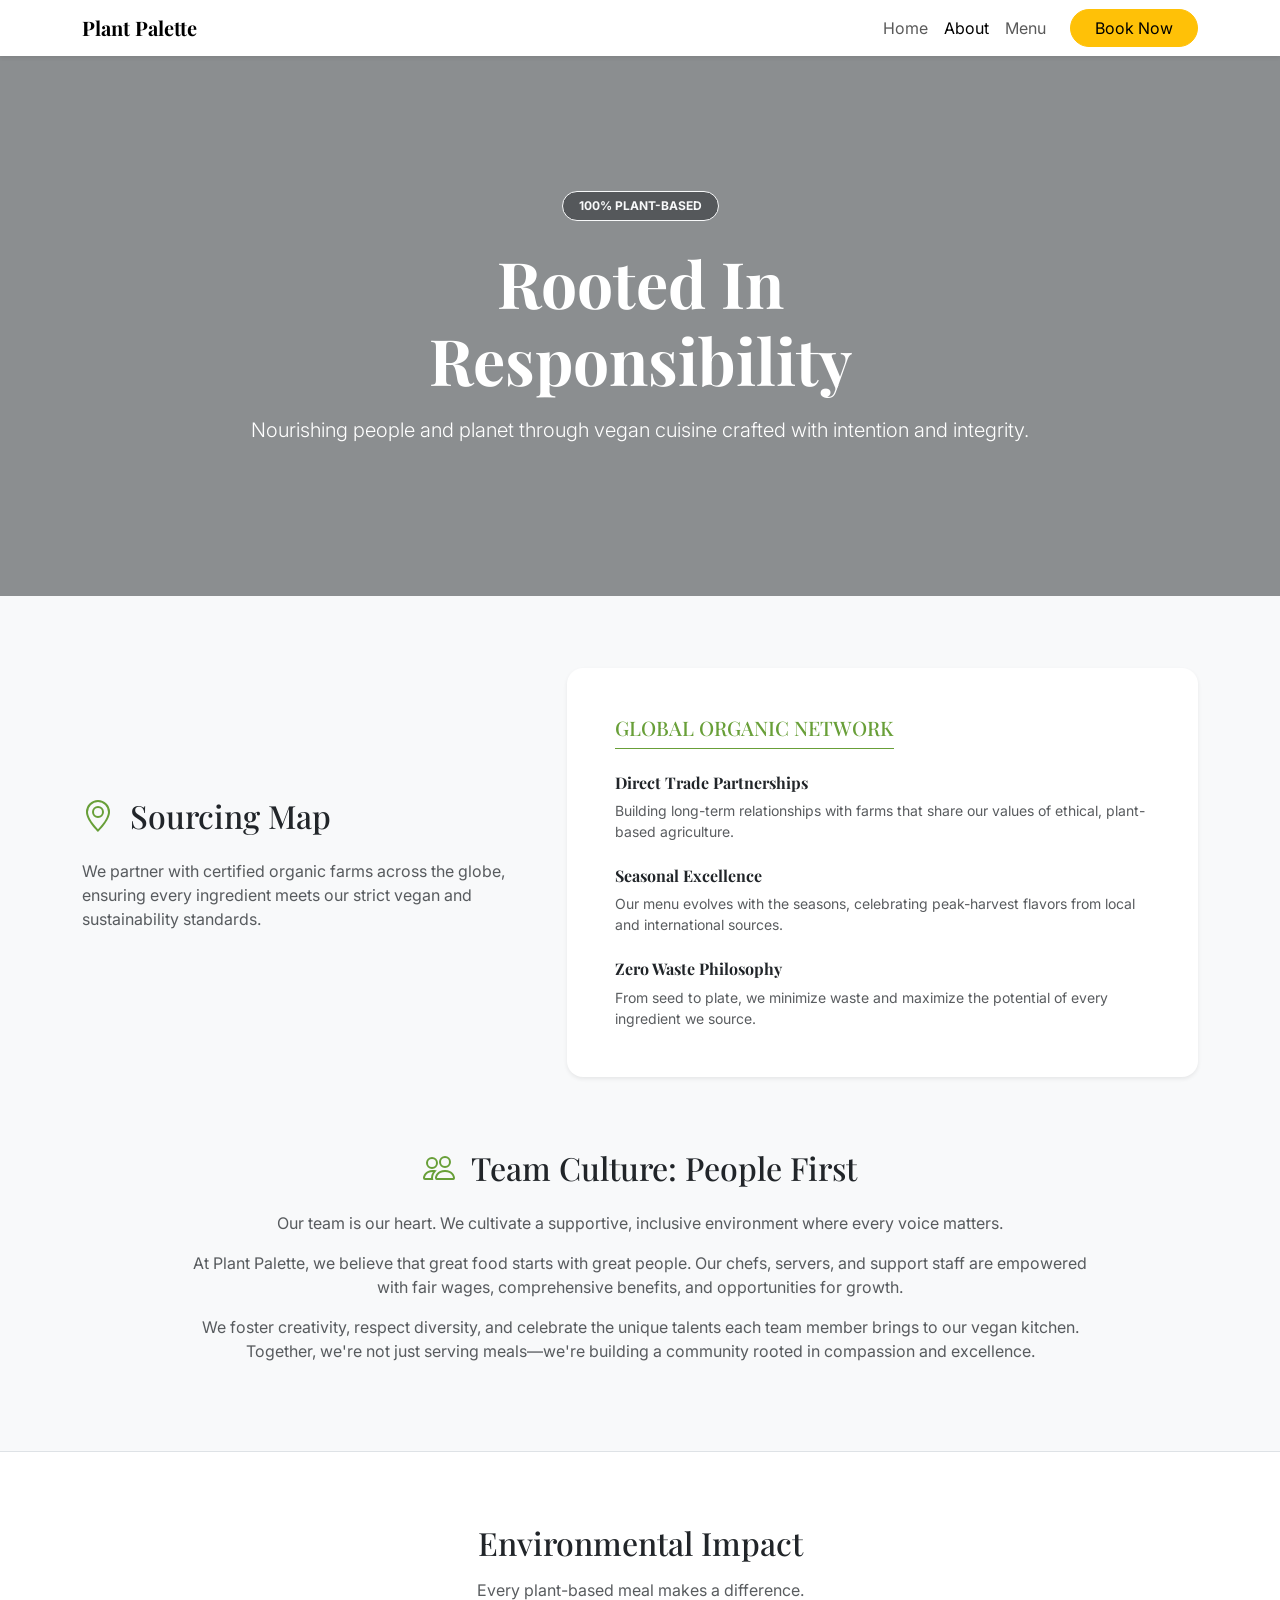
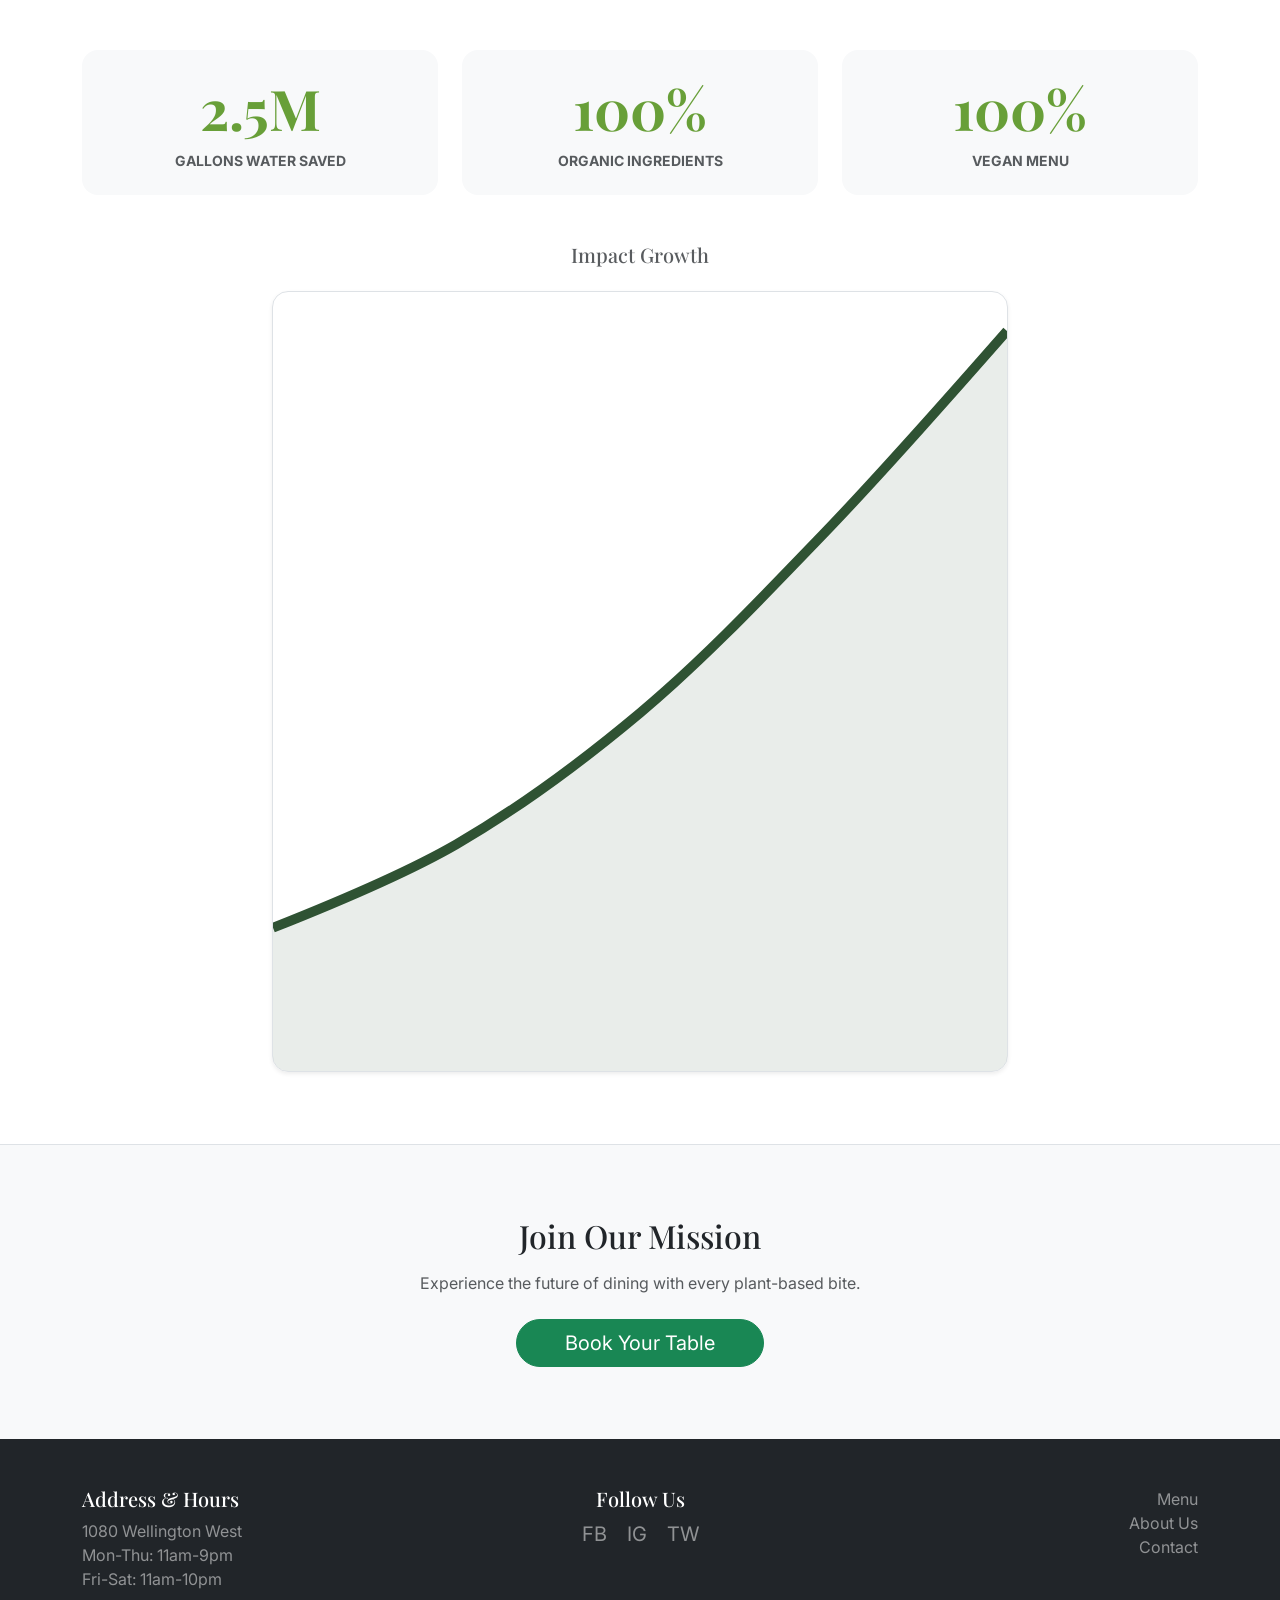
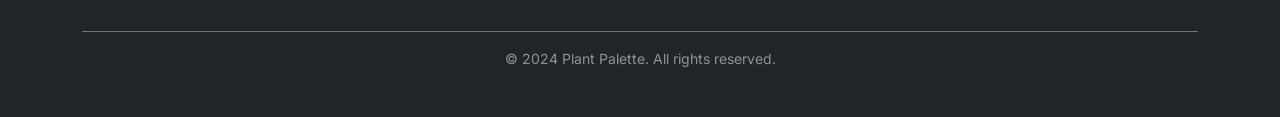
==== about.html @ 5418d1f2 "adds menu page + about + adds images + formattings structures" ====
<!DOCTYPE html>
<html lang="en">
<head>
    <meta charset="UTF-8">
    <meta name="viewport" content="width=device-width, initial-scale=1.0">
    <title>About - Plant Palette</title>
    <link href="https://cdn.jsdelivr.net/npm/bootstrap@5.3.0/dist/css/bootstrap.min.css" rel="stylesheet">
    <link rel="stylesheet" href="css/main.css">
</head>
<body class="bg-light">

    <nav class="navbar navbar-expand-md navbar-light bg-white sticky-top shadow-sm">
        <div class="container">
            <a class="navbar-brand d-flex align-items-center" href="index.html">
                <strong>Plant Palette</strong>
            </a>
            <button class="navbar-toggler" type="button" data-bs-toggle="collapse" data-bs-target="#navbarNav">
                <span class="navbar-toggler-icon"></span>
            </button>
            <div class="collapse navbar-collapse justify-content-end" id="navbarNav">
                <ul class="navbar-nav align-items-center">
                    <li class="nav-item"><a class="nav-link" href="index.html">Home</a></li>
                    <li class="nav-item"><a class="nav-link active" href="about.html">About</a></li>
                    <li class="nav-item"><a class="nav-link" href="menu.html">Menu</a></li>
                    <li class="nav-item ms-3">
                        <a class="btn btn-warning rounded-pill px-4" href="#">Book Now</a>
                    </li>
                </ul>
            </div>
        </div>
    </nav>

   <header class="position-relative text-white text-center d-flex align-items-center justify-content-center" style="min-height: 60vh; overflow: hidden;">
        
        <picture>
            <source media="(max-width: 768px)" srcset="img/about-hero-lg.jpg">
            <img src="img/about-hero-lg.png" alt="Overhead view of a healthy plant-based grain bowl" class="position-absolute top-0 start-0 w-100 h-100 object-fit-cover" style="z-index: -2;">
        </picture>
        
        <div class="position-absolute top-0 start-0 w-100 h-100 bg-dark opacity-50" style="z-index: -1;"></div>
        
        <div class="container py-5 position-relative" style="z-index: 1;">
            <span class="badge border border-light text-light rounded-pill px-3 py-2 mb-4 tracking-widest bg-dark bg-opacity-50">100% PLANT-BASED</span>
            <h1 class="display-3 fw-bold mb-3">Rooted In<br>Responsibility</h1>
            <p class="lead w-75 mx-auto">Nourishing people and planet through vegan cuisine crafted with intention and integrity.</p>
        </div>
    </header>

    <main class="container py-5 my-4">
        
        <div class="row g-5 mb-5 align-items-center">
            <div class="col-lg-5">
                <h2 class="mb-4 d-flex align-items-center">
                    <svg xmlns="http://www.w3.org/2000/svg" width="32" height="32" fill="currentColor" class="bi bi-geo-alt text-success me-3 flex-shrink-0" viewBox="0 0 16 16">
                      <path d="M12.166 8.94c-.524 1.062-1.234 2.12-1.96 3.07A32 32 0 0 1 8 14.58a32 32 0 0 1-2.206-2.57c-.726-.95-1.436-2.008-1.96-3.07C3.304 7.867 3 6.862 3 6a5 5 0 0 1 10 0c0 .862-.305 1.867-.834 2.94M8 16s6-5.686 6-10A6 6 0 0 0 2 6c0 4.314 6 10 6 10"/>
                      <path d="M8 8a2 2 0 1 1 0-4 2 2 0 0 1 0 4m0 1a3 3 0 1 0 0-6 3 3 0 0 0 0 6"/>
                    </svg>
                    Sourcing Map
                </h2>
                <p class="text-muted">We partner with certified organic farms across the globe, ensuring every ingredient meets our strict vegan and sustainability standards.</p>
            </div>
            
            <div class="col-lg-7">
                <div class="card border-0 shadow-sm rounded-4">
                    <div class="card-body p-4 p-md-5">
                        <h3 class="h5 mb-4 text-success text-uppercase tracking-widest border-bottom border-success pb-2 d-inline-block">Global Organic Network</h3>
                        
                        <div class="mb-4">
                            <h4 class="h6 fw-bold">Direct Trade Partnerships</h4>
                            <p class="text-muted small mb-0">Building long-term relationships with farms that share our values of ethical, plant-based agriculture.</p>
                        </div>
                        
                        <div class="mb-4">
                            <h4 class="h6 fw-bold">Seasonal Excellence</h4>
                            <p class="text-muted small mb-0">Our menu evolves with the seasons, celebrating peak-harvest flavors from local and international sources.</p>
                        </div>
                        
                        <div>
                            <h4 class="h6 fw-bold">Zero Waste Philosophy</h4>
                            <p class="text-muted small mb-0">From seed to plate, we minimize waste and maximize the potential of every ingredient we source.</p>
                        </div>
                    </div>
                </div>
            </div>
        </div>

        <div class="row justify-content-center mt-5 pt-4">
            <div class="col-lg-10 text-center">
                <h2 class="mb-4 d-flex align-items-center justify-content-center">
                    <svg xmlns="http://www.w3.org/2000/svg" width="32" height="32" fill="currentColor" class="bi bi-people text-success me-3 flex-shrink-0" viewBox="0 0 16 16">
                      <path d="M15 14s1 0 1-1-1-4-5-4-5 3-5 4 1 1 1 1zm-7.978-1L7 12.996c.001-.264.167-1.03.76-1.72C8.312 10.629 9.282 10 11 10c1.717 0 2.687.63 3.24 1.276.593.69.758 1.457.76 1.72l-.008.002-.014.002zM11 7a2 2 0 1 0 0-4 2 2 0 0 0 0 4m3-2a3 3 0 1 1-6 0 3 3 0 0 1 6 0M6.936 9.28a6 6 0 0 0-1.23-.247A7 7 0 0 0 5 9c-4 0-5 3-5 4 q0 1 1 1h4.216A2.24 2.24 0 0 1 5 13c0-1.01.377-2.042 1.09-2.904.243-.294.526-.569.846-.816M4.92 10A5.5 5.5 0 0 0 4 13H1c0-.26.164-1.03.76-1.724.545-.636 1.492-1.256 3.16-1.275ZM1.5 5.5a3 3 0 1 1 6 0 3 3 0 0 1-6 0m3-2a2 2 0 1 0 0 4 2 2 0 0 0 0-4"/>
                    </svg>
                    Team Culture: People First
                </h2>
                <p class="text-muted mb-3">Our team is our heart. We cultivate a supportive, inclusive environment where every voice matters.</p>
                <p class="text-muted mb-3">At Plant Palette, we believe that great food starts with great people. Our chefs, servers, and support staff are empowered with fair wages, comprehensive benefits, and opportunities for growth.</p>
                <p class="text-muted">We foster creativity, respect diversity, and celebrate the unique talents each team member brings to our vegan kitchen. Together, we're not just serving meals—we're building a community rooted in compassion and excellence.</p>
            </div>
        </div>

    </main>

    <section class="bg-white py-5 border-top">
        <div class="container py-4">
            <div class="text-center mb-5">
                <h2 class="mb-3">Environmental Impact</h2>
                <p class="text-muted">Every plant-based meal makes a difference.</p>
            </div>

            <div class="row g-4 mb-5 text-center">
                <div class="col-md-4">
                    <div class="card bg-light border-0 h-100 rounded-4 p-4">
                        <h3 class="display-4 text-success fw-bold mb-2">2.5M</h3>
                        <p class="text-uppercase small fw-bold text-muted mb-0">Gallons Water Saved</p>
                    </div>
                </div>
                <div class="col-md-4">
                    <div class="card bg-light border-0 h-100 rounded-4 p-4">
                        <h3 class="display-4 text-success fw-bold mb-2">100%</h3>
                        <p class="text-uppercase small fw-bold text-muted mb-0">Organic Ingredients</p>
                    </div>
                </div>
                <div class="col-md-4">
                    <div class="card bg-light border-0 h-100 rounded-4 p-4">
                        <h3 class="display-4 text-success fw-bold mb-2">100%</h3>
                        <p class="text-uppercase small fw-bold text-muted mb-0">Vegan Menu</p>
                    </div>
                </div>
            </div>

            <div class="row justify-content-center">
                <div class="col-lg-8 text-center">
                    <h5 class="mb-4 text-muted">Impact Growth</h5>
                    <img src="img/impact-chart.svg" alt="Line chart showing impact growth from 2021 to 2025" class="img-fluid border rounded-4 shadow-sm w-100">
                </div>
            </div>
        </div>
    </section>

    <section class="py-5 text-center bg-light border-top">
        <div class="container py-4">
            <h2 class="mb-3">Join Our Mission</h2>
            <p class="text-muted mb-4">Experience the future of dining with every plant-based bite.</p>
            <a href="#" class="btn btn-success btn-lg rounded-pill px-5">Book Your Table</a>
        </div>
    </section>

    <footer class="bg-dark text-white py-5">
        <div class="container">
            <div class="row">
                <div class="col-md-4 mb-4">
                    <h5>Address & Hours</h5>
                    <p class="mb-0 text-white-50">1080 Wellington West<br>
                    Mon-Thu: 11am-9pm<br>
                    Fri-Sat: 11am-10pm</p>
                </div>
                <div class="col-md-4 mb-4 text-center">
                    <h5>Follow Us</h5>
                    <a href="#" class="text-white-50 me-3 text-decoration-none fs-5">FB</a>
                    <a href="#" class="text-white-50 me-3 text-decoration-none fs-5">IG</a>
                    <a href="#" class="text-white-50 text-decoration-none fs-5">TW</a>
                </div>
                <div class="col-md-4 mb-4 text-md-end">
                    <ul class="list-unstyled">
                        <li><a href="menu.html" class="text-white-50 text-decoration-none">Menu</a></li>
                        <li><a href="about.html" class="text-white-50 text-decoration-none">About Us</a></li>
                        <li><a href="#" class="text-white-50 text-decoration-none">Contact</a></li>
                    </ul>
                </div>
            </div>
            <div class="border-top border-secondary pt-3 mt-3 text-center text-white-50 small">
                &copy; 2024 Plant Palette. All rights reserved.
            </div>
        </div>
    </footer>

    <script src="https://cdn.jsdelivr.net/npm/bootstrap@5.3.0/dist/js/bootstrap.bundle.min.js"></script>
</body>
</html>
---- css/main.css ----
/* import google fonts */
@import url('https://fonts.googleapis.com/css2?family=Playfair+Display:wght@700&family=Inter:wght@400;500;600&display=swap');

:root {
    /* customizing boostrap variables to match the wireframe palette */
    --bs-success: #689f38; /* Forest Green for Book a Table */
    --bs-success-rgb: 104, 159, 56;
    
    --bs-warning: #fbc02d; /* Golden Yellow for Book Now */
    --bs-warning-rgb: 251, 192, 45;
    
    --bs-font-sans-serif: 'Inter', sans-serif;
    --bs-body-font-family: var(--bs-font-sans-serif);
}

/* applying the serif font to headings for  elevated look */
h1, h2, h3, h4, h5, h6, .navbar-brand strong {
    font-family: 'Playfair Display', serif;
}

/* hero sect custom */
.hero-section {
    /* uses a linear gradient overlay to ensure text readability over the bg image */
    background: linear-gradient(rgba(215, 230, 235, 0.85), rgba(215, 230, 235, 0.85)), url('../img/hero-bg.png');
    background-size: cover;
    background-position: center;
    background-repeat: no-repeat;
    min-height: 70vh;
    display: flex;
    align-items: center;
}

/* Ensure images in the responsive picture tags behave */
picture img {
    width: 100%;
    height: auto;
    object-fit: cover;
}
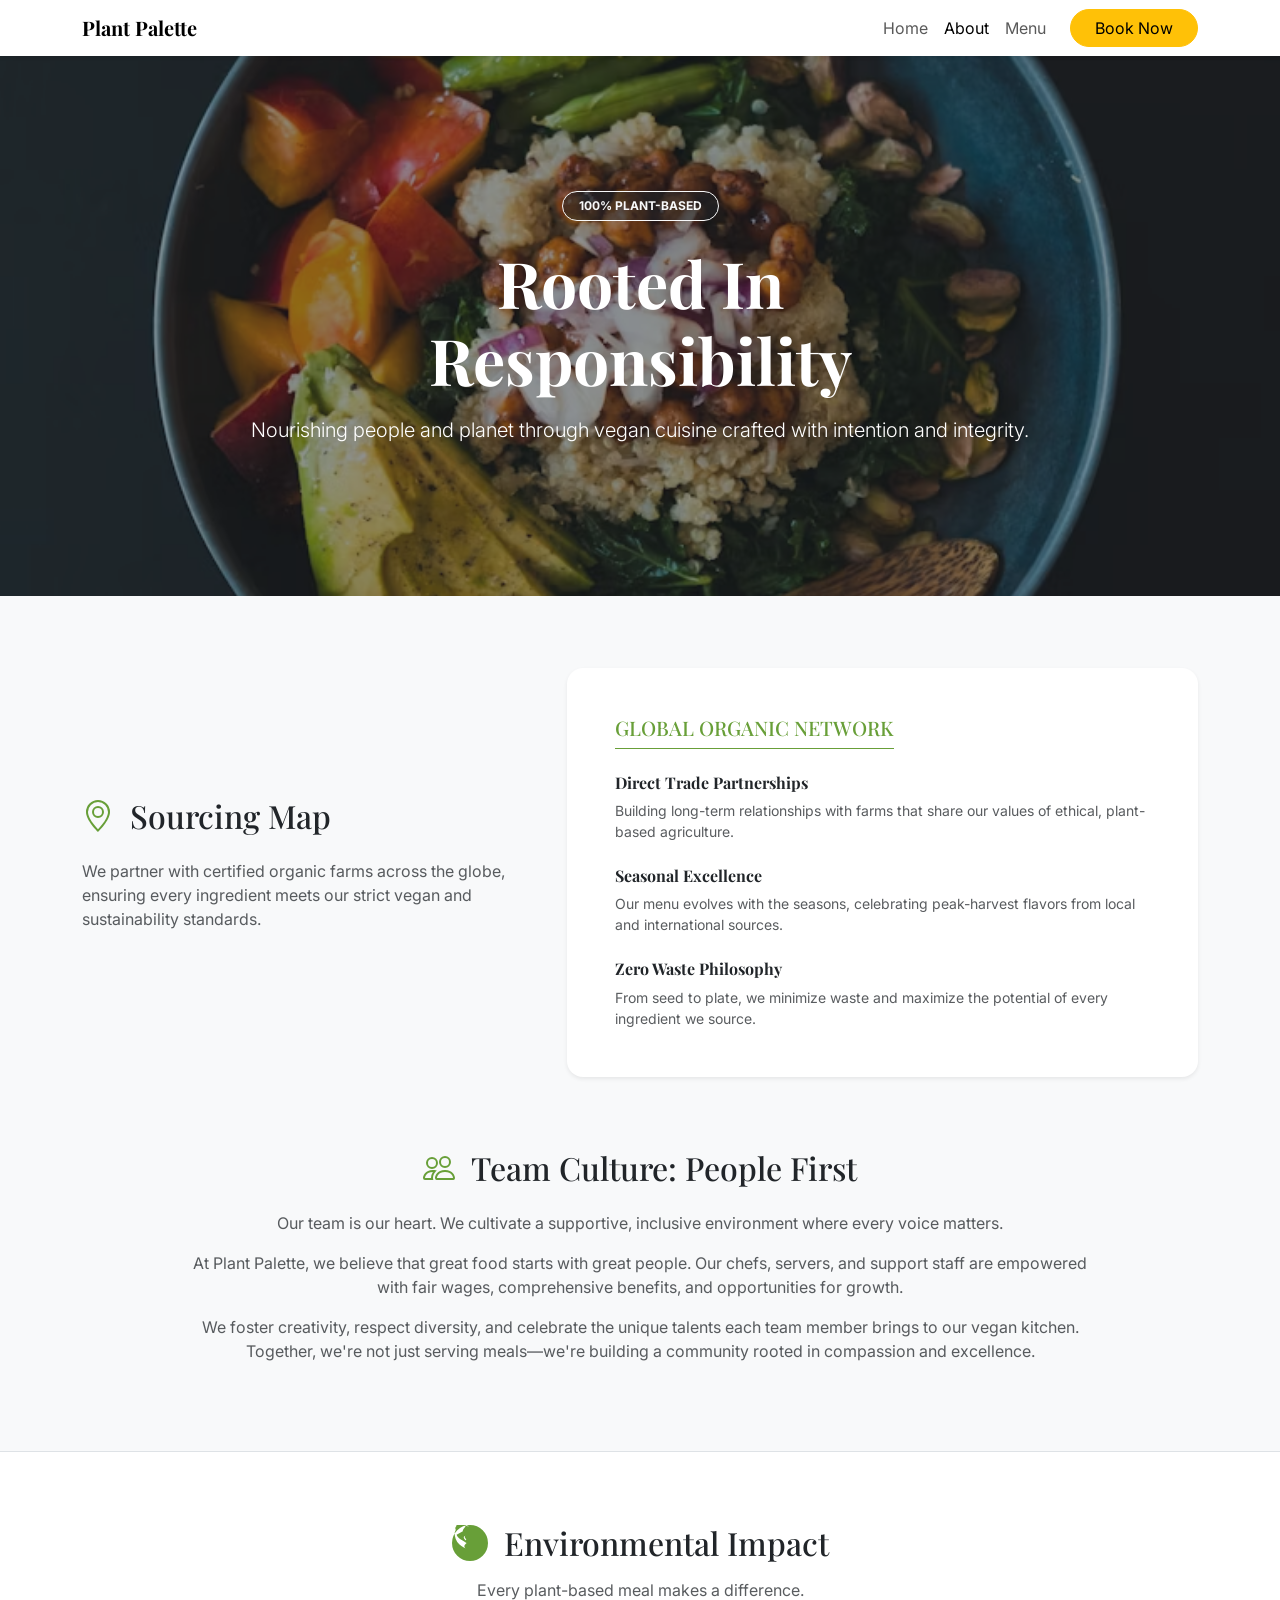
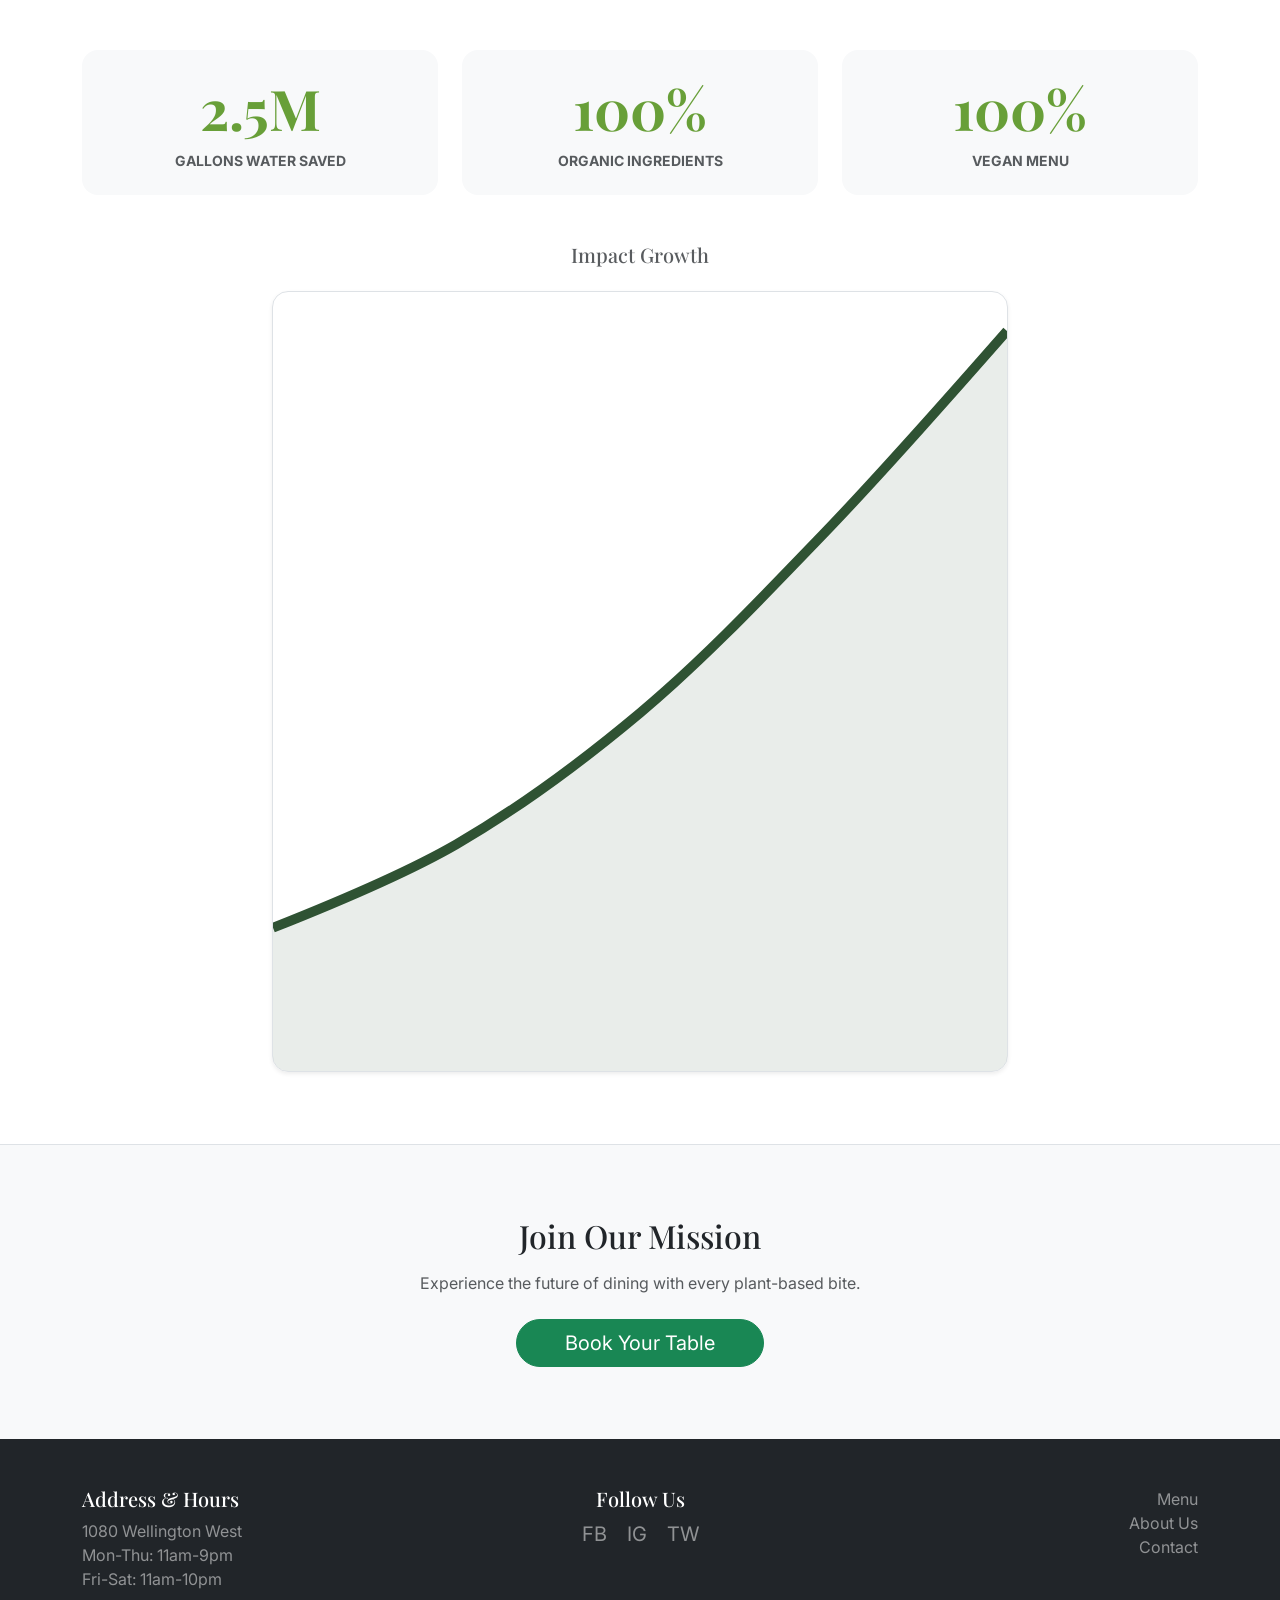
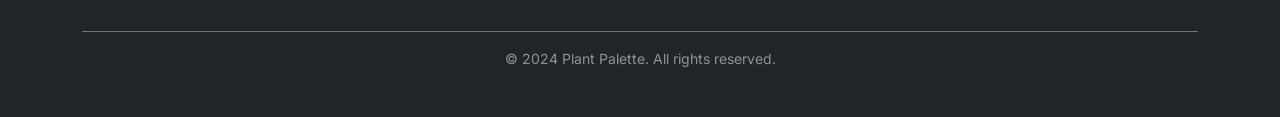
==== commit 5cfc88a2: "adds svg icon" ====
--- a/about.html
+++ b/about.html
@@ -103,7 +103,12 @@
     <section class="bg-white py-5 border-top">
         <div class="container py-4">
             <div class="text-center mb-5">
-                <h2 class="mb-3">Environmental Impact</h2>
+               <h2 class="mb-3 d-flex align-items-center justify-content-center">
+                    <svg xmlns="http://www.w3.org/2000/svg" width="36" height="36" fill="currentColor" class="bi bi-globe-americas text-success me-3 flex-shrink-0" viewBox="0 0 16 16">
+                      <path d="M8 0a8 8 0 1 0 0 16A8 8 0 0 0 8 0ZM2.04 4.326c.325 1.329 2.532 2.54 3.717 3.19.48.263.793.434.743.484-.08.08-.162.158-.242.234-.416.396-.787.749-.758 1.266.035.634.618.824 1.214 1.017.577.188 1.168.38 1.286.983.082.417-.075.988-.22 1.52-.215.782-.406 1.48.22 1.48 1.5-.5 3.798-3.186 4-5 .138-1.243-2-2-3.5-2.5-.478-.16-.755.081-.99.284-.172.15-.322.279-.51.216-.445-.148-2.5-2-1.5-2.5.78-.39.952-.171 1.227.182.078.099.163.208.273.318.609.304.662-.132.723-.633.039-.322.081-.671.277-.867 1.125-1.125 2.26-.69 2.561-1.078a6.968 6.968 0 0 0-4.46-2.566c-.161.4-.414.718-.686 1.042-.313.374-.668.799-.61 1.283.064.53.518.784.928 1.01.214.118.421.233.513.385.035.057.027.136-.015.228-.052.112-.136.23-.223.344-.192.254-.42.553-.338.834.053.184.2.336.335.474.15.153.284.29.314.437.031.144-.06.326-.142.493-.075.152-.14.283-.105.39.02.062.062.115.112.164.12.118.283.195.426.255.438.182 1.026.428 1.114.73.064.218-.008.411-.073.585-.067.181-.132.355-.078.473.04.088.118.145.2.2.09.06.188.118.275.18.204.145.367.26.417.387.039.098.026.216-.035.39a6.965 6.965 0 0 1-7.247-7.247c.057-.152.128-.314.197-.474.135-.312.277-.638.257-.841-.01-.1-.044-.2-.083-.3-.047-.123-.099-.257-.101-.397 0-.256.126-.45.267-.624.11-.135.222-.272.261-.418.04-.15-.02-.338-.073-.505A6.98 6.98 0 0 1 8 1.018Z"/>
+                    </svg>
+                    Environmental Impact
+                </h2>
                 <p class="text-muted">Every plant-based meal makes a difference.</p>
             </div>
 
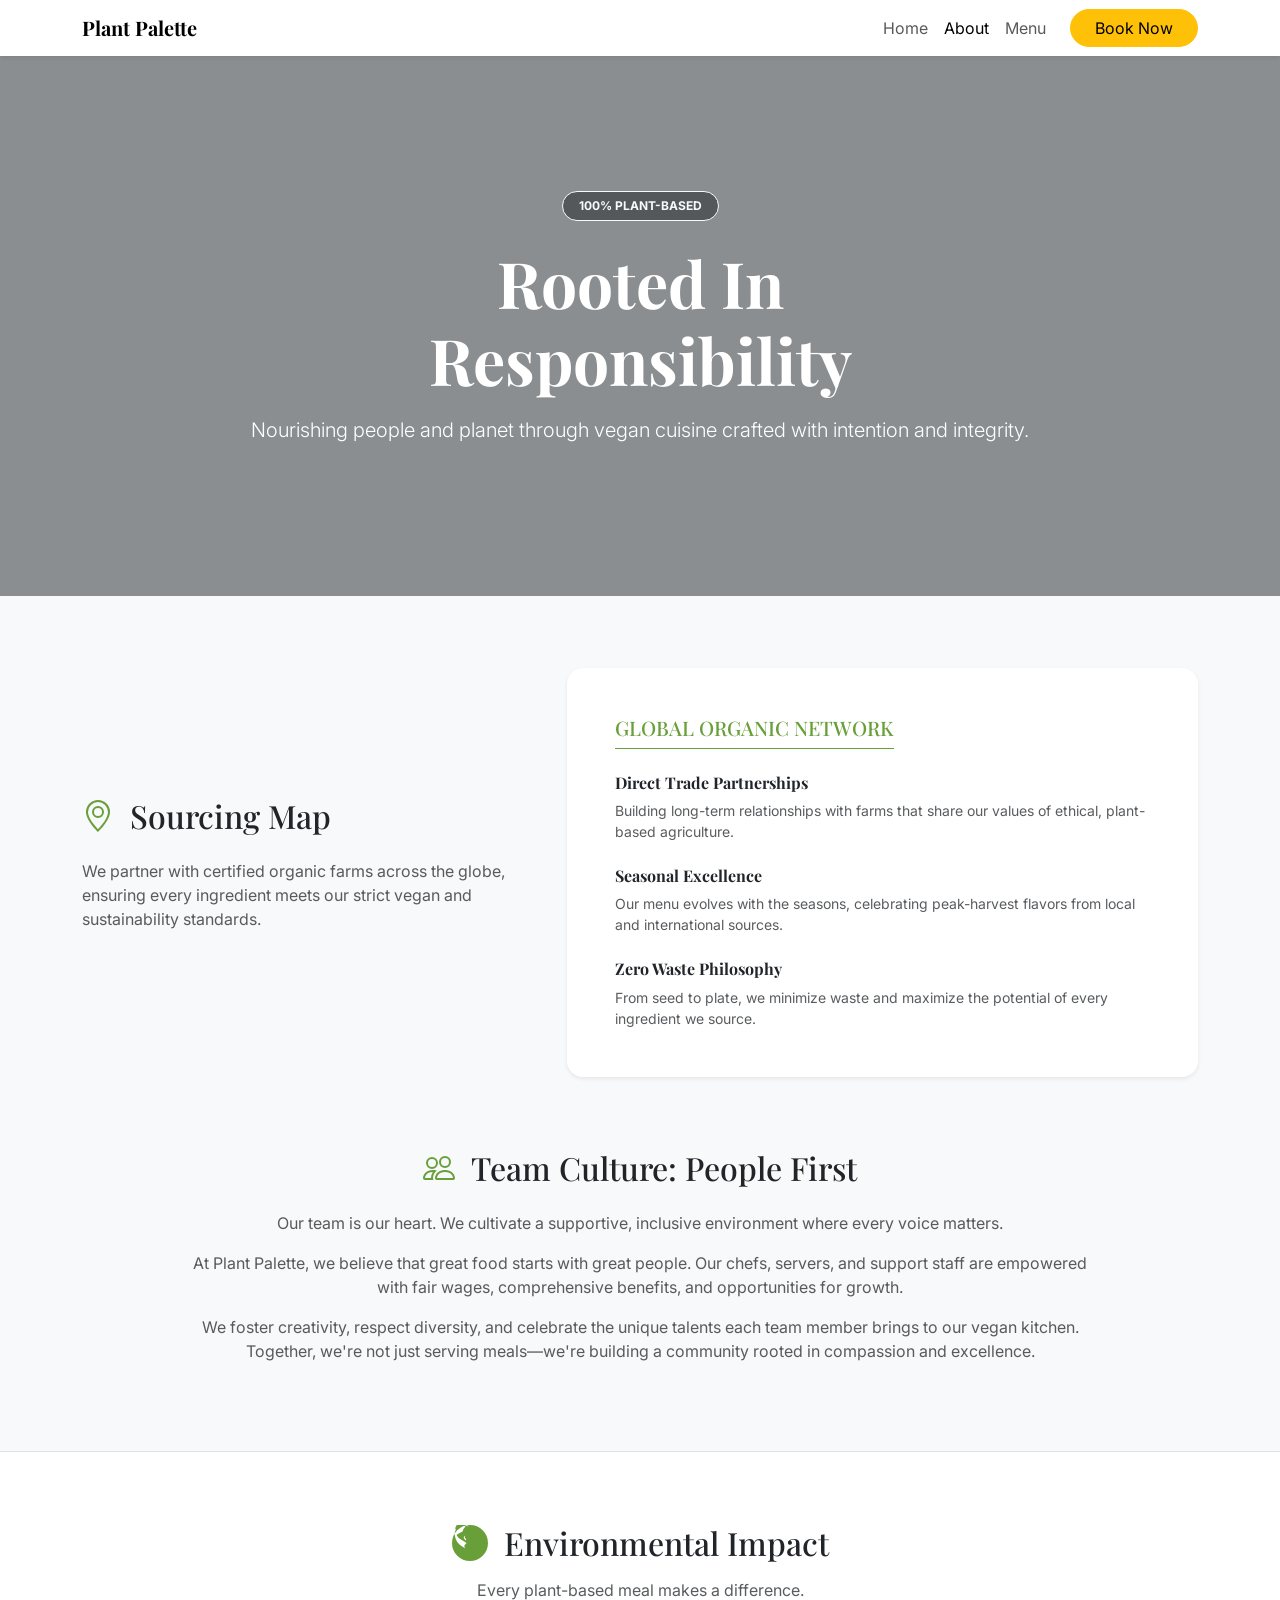
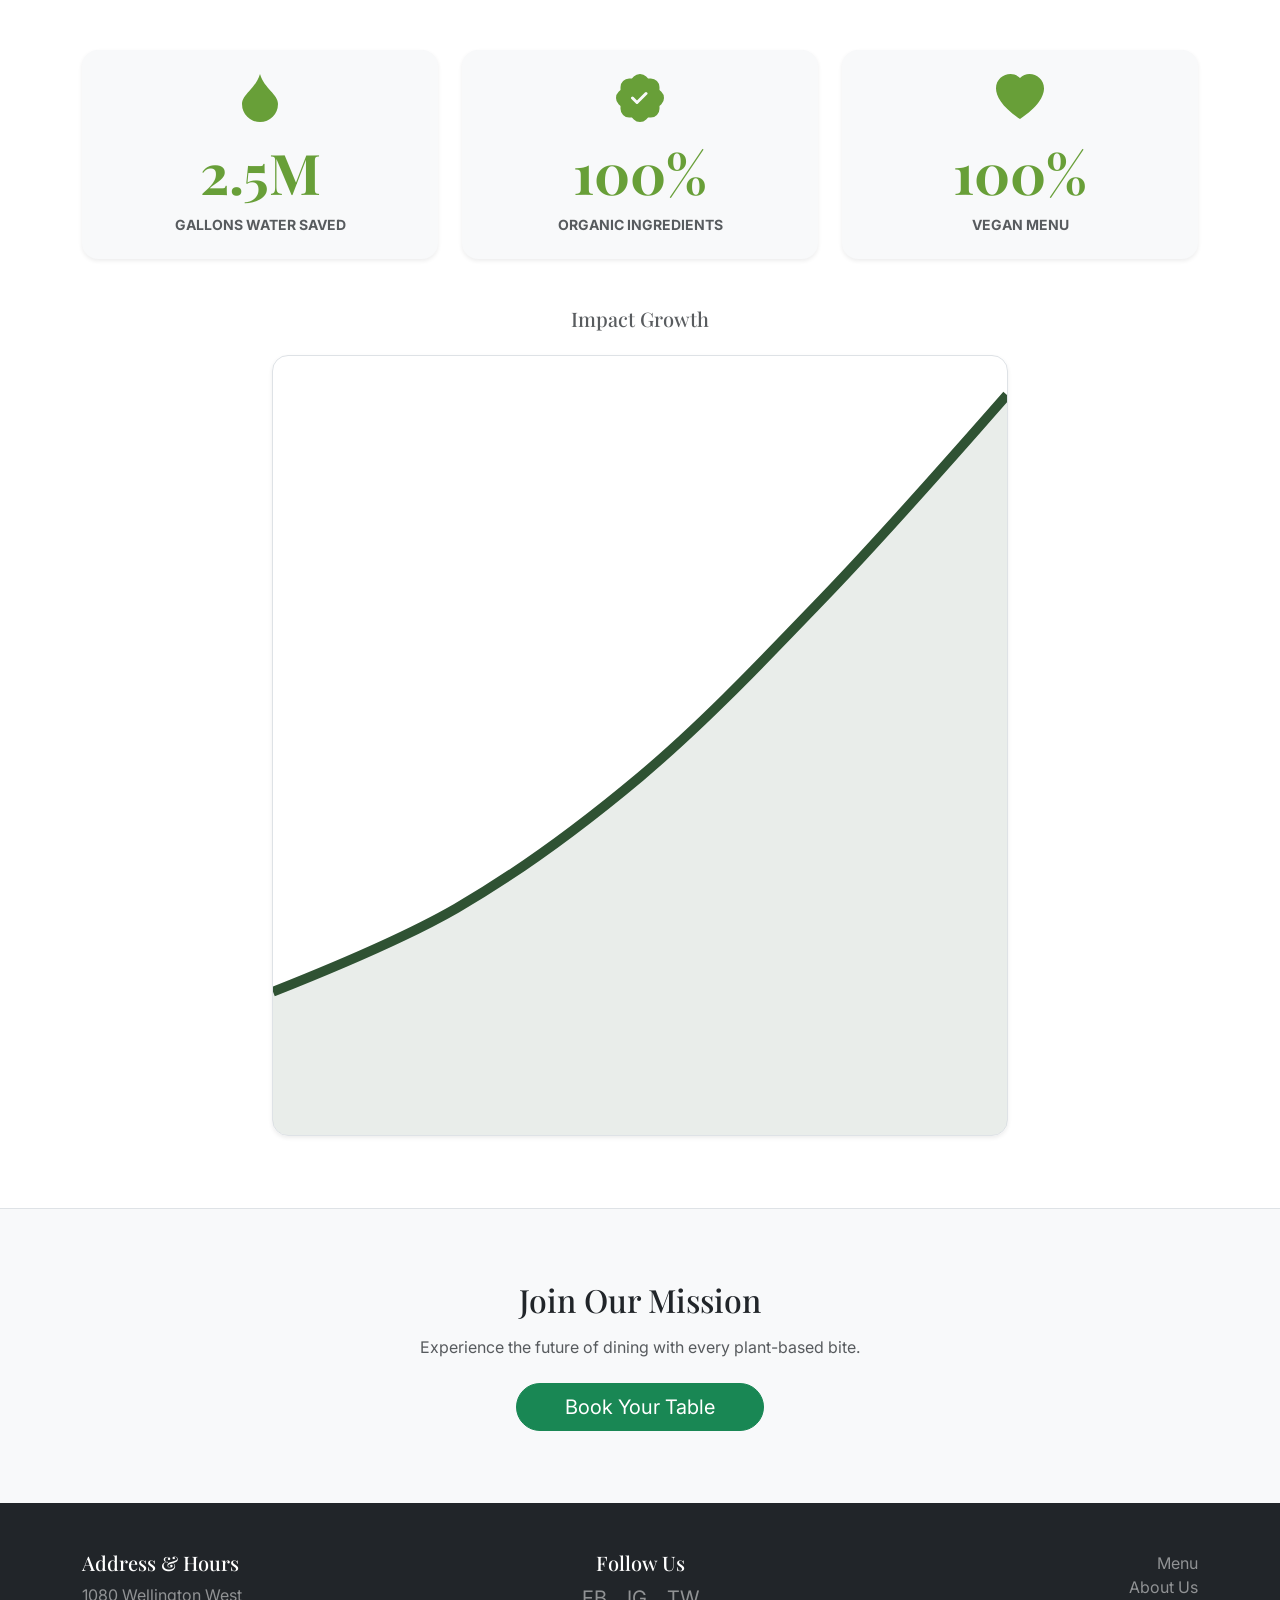
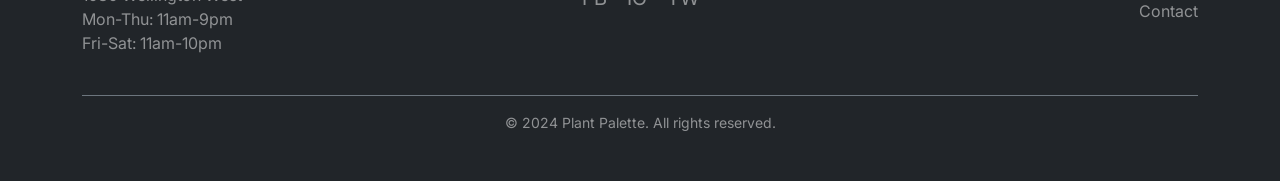
==== commit 49cb737e: "adds svg icons" ====
--- a/about.html
+++ b/about.html
@@ -112,21 +112,36 @@
                 <p class="text-muted">Every plant-based meal makes a difference.</p>
             </div>
 
-            <div class="row g-4 mb-5 text-center">
+          <div class="row g-4 mb-5 text-center">
                 <div class="col-md-4">
-                    <div class="card bg-light border-0 h-100 rounded-4 p-4">
+                    <div class="card bg-light border-0 h-100 rounded-4 p-4 text-center shadow-sm">
+                        <div class="mb-3 text-success">
+                            <svg xmlns="http://www.w3.org/2000/svg" width="48" height="48" fill="currentColor" class="bi bi-droplet-fill" viewBox="0 0 16 16">
+                              <path d="M8 16a6 6 0 0 0 6-6c0-1.655-1.122-2.904-2.432-4.362C10.254 4.176 8.75 2.503 8 0c-.75 2.503-2.254 4.176-3.568 5.638C3.122 7.096 2 8.345 2 10a6 6 0 0 0 6 6z"/>
+                            </svg>
+                        </div>
                         <h3 class="display-4 text-success fw-bold mb-2">2.5M</h3>
                         <p class="text-uppercase small fw-bold text-muted mb-0">Gallons Water Saved</p>
                     </div>
                 </div>
                 <div class="col-md-4">
-                    <div class="card bg-light border-0 h-100 rounded-4 p-4">
+                    <div class="card bg-light border-0 h-100 rounded-4 p-4 text-center shadow-sm">
+                        <div class="mb-3 text-success">
+                            <svg xmlns="http://www.w3.org/2000/svg" width="48" height="48" fill="currentColor" class="bi bi-patch-check-fill" viewBox="0 0 16 16">
+                              <path d="M10.067.87a2.89 2.89 0 0 0-4.134 0l-.622.638-.89-.011a2.89 2.89 0 0 0-2.924 2.924l.01.89-.636.622a2.89 2.89 0 0 0 0 4.134l.637.622-.011.89a2.89 2.89 0 0 0 2.924 2.924l.89-.01.622.636a2.89 2.89 0 0 0 4.134 0l.622-.637.89.011a2.89 2.89 0 0 0 2.924-2.924l-.01-.89.636-.622a2.89 2.89 0 0 0 0-4.134l-.637-.622.011-.89a2.89 2.89 0 0 0-2.924-2.924l-.89.01-.622-.636zm.287 5.984-3 3a.5.5 0 0 1-.708 0l-1.5-1.5a.5.5 0 1 1 .708-.708L7 8.793l2.646-2.647a.5.5 0 0 1 .708.708z"/>
+                            </svg>
+                        </div>
                         <h3 class="display-4 text-success fw-bold mb-2">100%</h3>
                         <p class="text-uppercase small fw-bold text-muted mb-0">Organic Ingredients</p>
                     </div>
                 </div>
                 <div class="col-md-4">
-                    <div class="card bg-light border-0 h-100 rounded-4 p-4">
+                    <div class="card bg-light border-0 h-100 rounded-4 p-4 text-center shadow-sm">
+                        <div class="mb-3 text-success">
+                            <svg xmlns="http://www.w3.org/2000/svg" width="48" height="48" fill="currentColor" class="bi bi-heart-fill" viewBox="0 0 16 16">
+                              <path fill-rule="evenodd" d="M8 1.314C12.438-3.248 23.534 4.735 8 15-7.534 4.736 3.562-3.248 8 1.314z"/>
+                            </svg>
+                        </div>
                         <h3 class="display-4 text-success fw-bold mb-2">100%</h3>
                         <p class="text-uppercase small fw-bold text-muted mb-0">Vegan Menu</p>
                     </div>
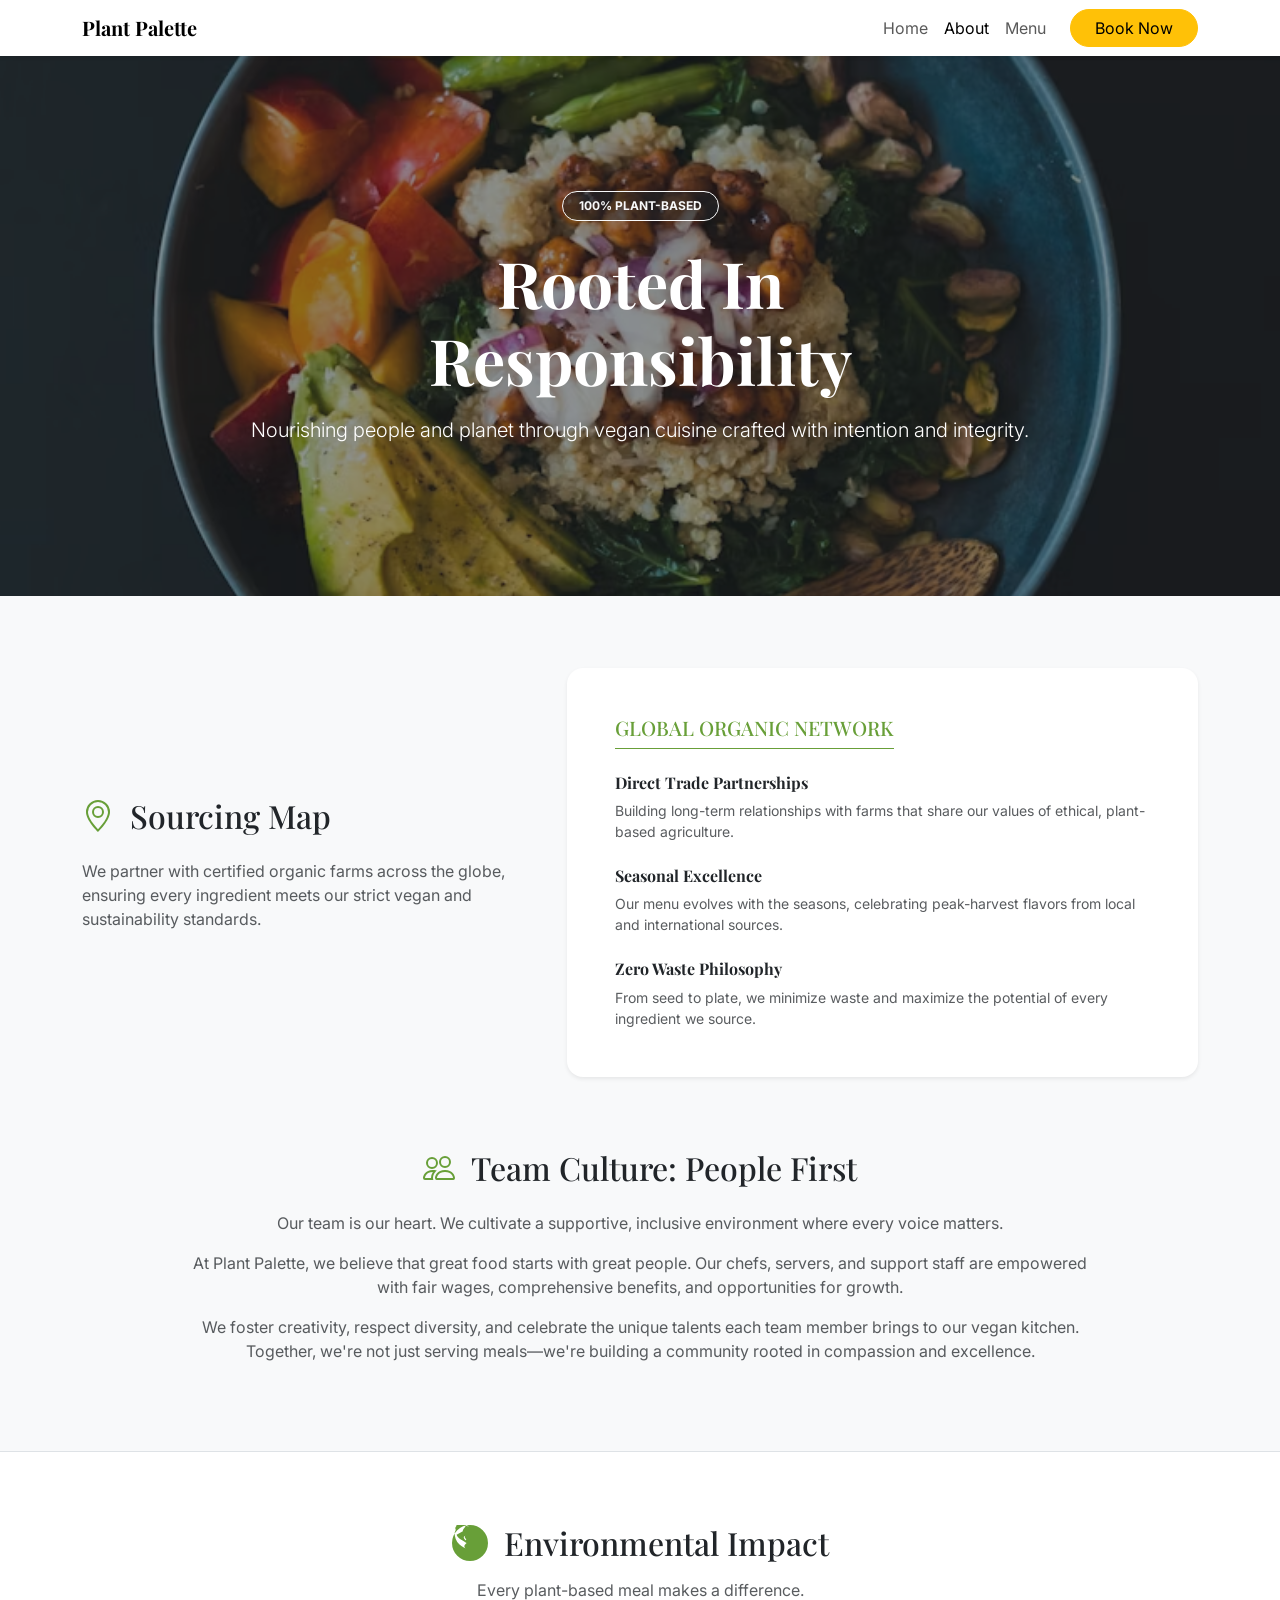
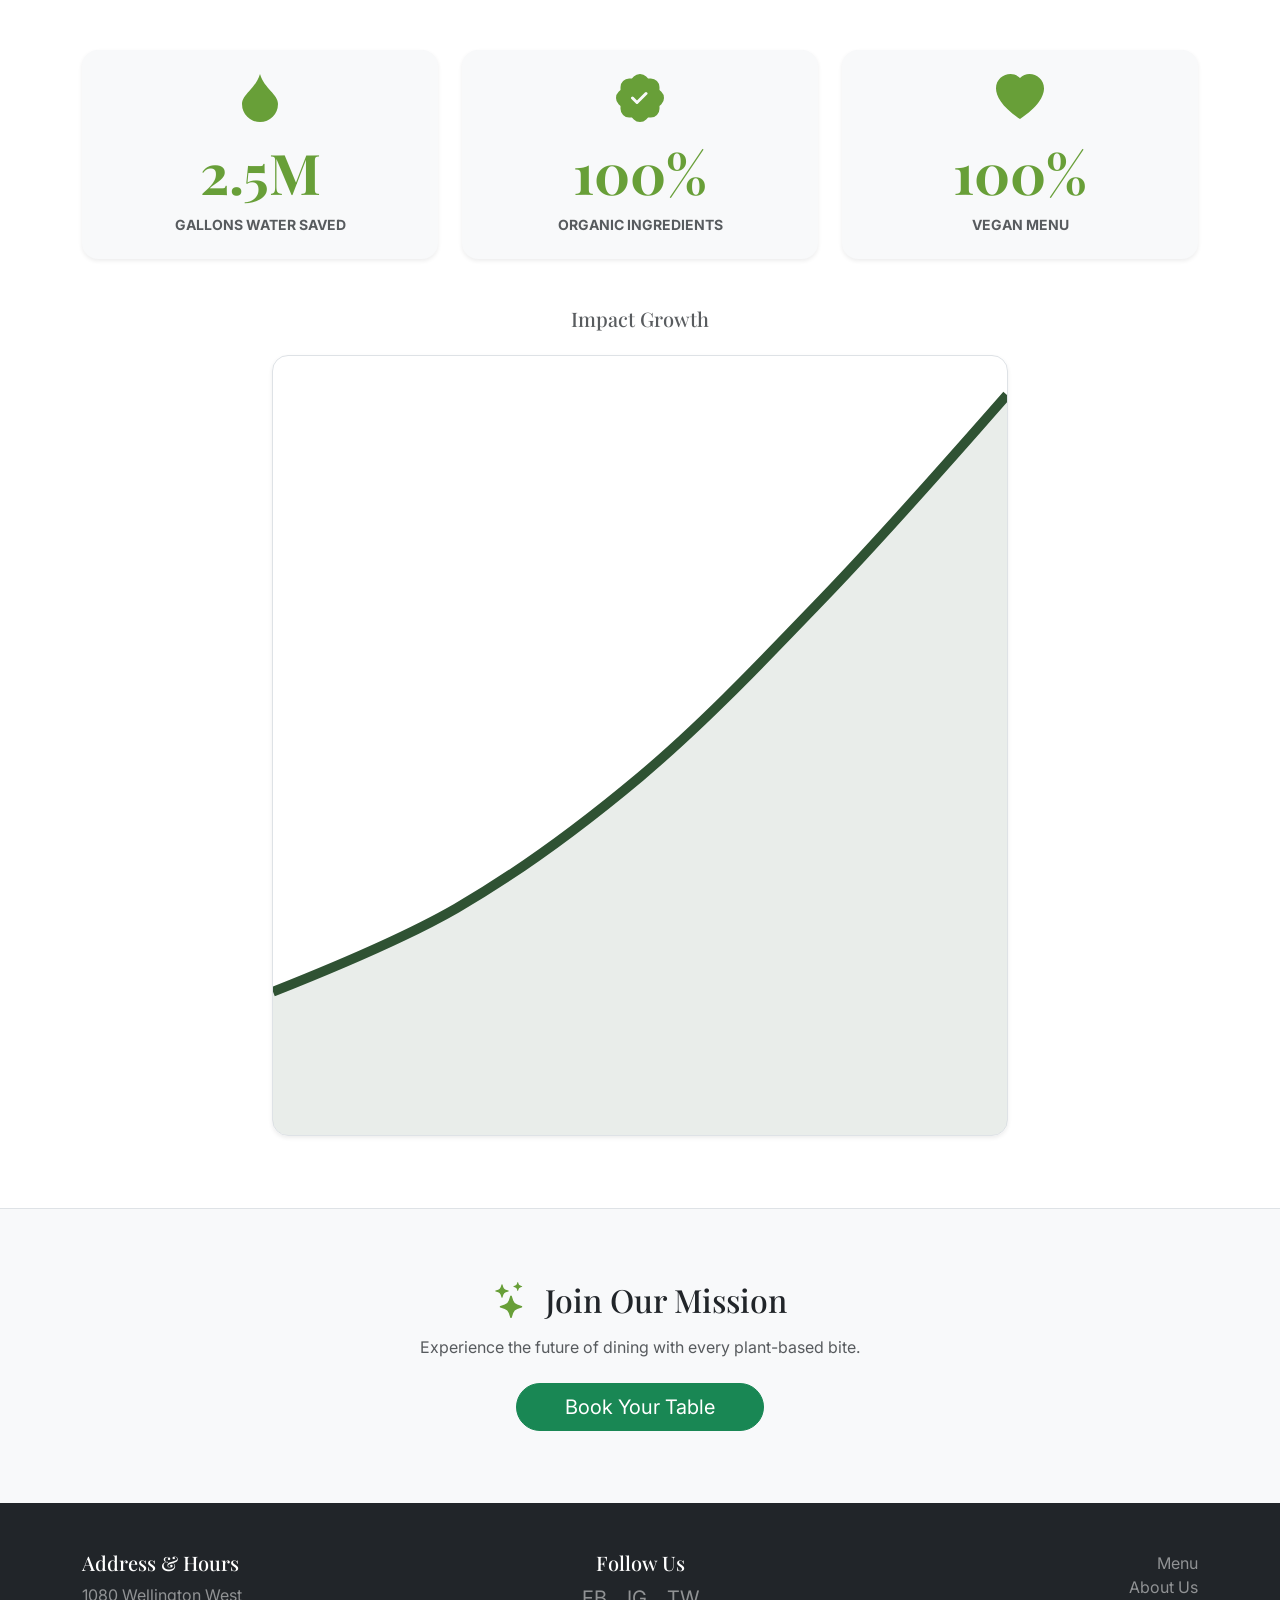
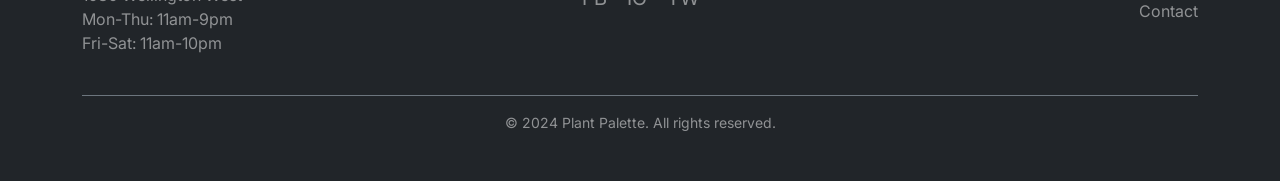
==== commit c34ba68d: "adds svg" ====
--- a/about.html
+++ b/about.html
@@ -159,7 +159,12 @@
 
     <section class="py-5 text-center bg-light border-top">
         <div class="container py-4">
-            <h2 class="mb-3">Join Our Mission</h2>
+            <h2 class="mb-3 d-flex align-items-center justify-content-center">
+                <svg xmlns="http://www.w3.org/2000/svg" width="36" height="36" fill="currentColor" class="bi bi-stars text-success me-3 flex-shrink-0" viewBox="0 0 16 16">
+                  <path d="M7.657 6.247c.11-.33.576-.33.686 0l.645 1.937a2.89 2.89 0 0 0 1.829 1.828l1.936.645c.33.11.33.576 0 .686l-1.937.645a2.89 2.89 0 0 0-1.828 1.829l-.645 1.936a.361.361 0 0 1-.686 0l-.645-1.937a2.89 2.89 0 0 0-1.828-1.828l-1.937-.645a.361.361 0 0 1 0-.686l1.937-.645a2.89 2.89 0 0 0 1.828-1.828l.645-1.937zM3.794 1.148a.217.217 0 0 1 .412 0l.387 1.162c.173.518.579.924 1.097 1.097l1.162.387a.217.217 0 0 1 0 .412l-1.162.387A1.734 1.734 0 0 0 4.593 5.69l-.387 1.162a.217.217 0 0 1-.412 0L3.407 5.69A1.734 1.734 0 0 0 2.31 4.593l-1.162-.387a.217.217 0 0 1 0-.412l1.162-.387A1.734 1.734 0 0 0 3.407 2.31l.387-1.162zM10.863.099a.145.145 0 0 1 .274 0l.258.774c.115.346.386.617.732.732l.774.258a.145.145 0 0 1 0 .274l-.774.258a1.156 1.156 0 0 0-.732.732l-.258.774a.145.145 0 0 1-.274 0l-.258-.774a1.156 1.156 0 0 0-.732-.732L9.1 2.137a.145.145 0 0 1 0-.274l.774-.258c.346-.115.617-.386.732-.732L10.863.1z"/>
+                </svg>
+                Join Our Mission
+            </h2>
             <p class="text-muted mb-4">Experience the future of dining with every plant-based bite.</p>
             <a href="#" class="btn btn-success btn-lg rounded-pill px-5">Book Your Table</a>
         </div>
